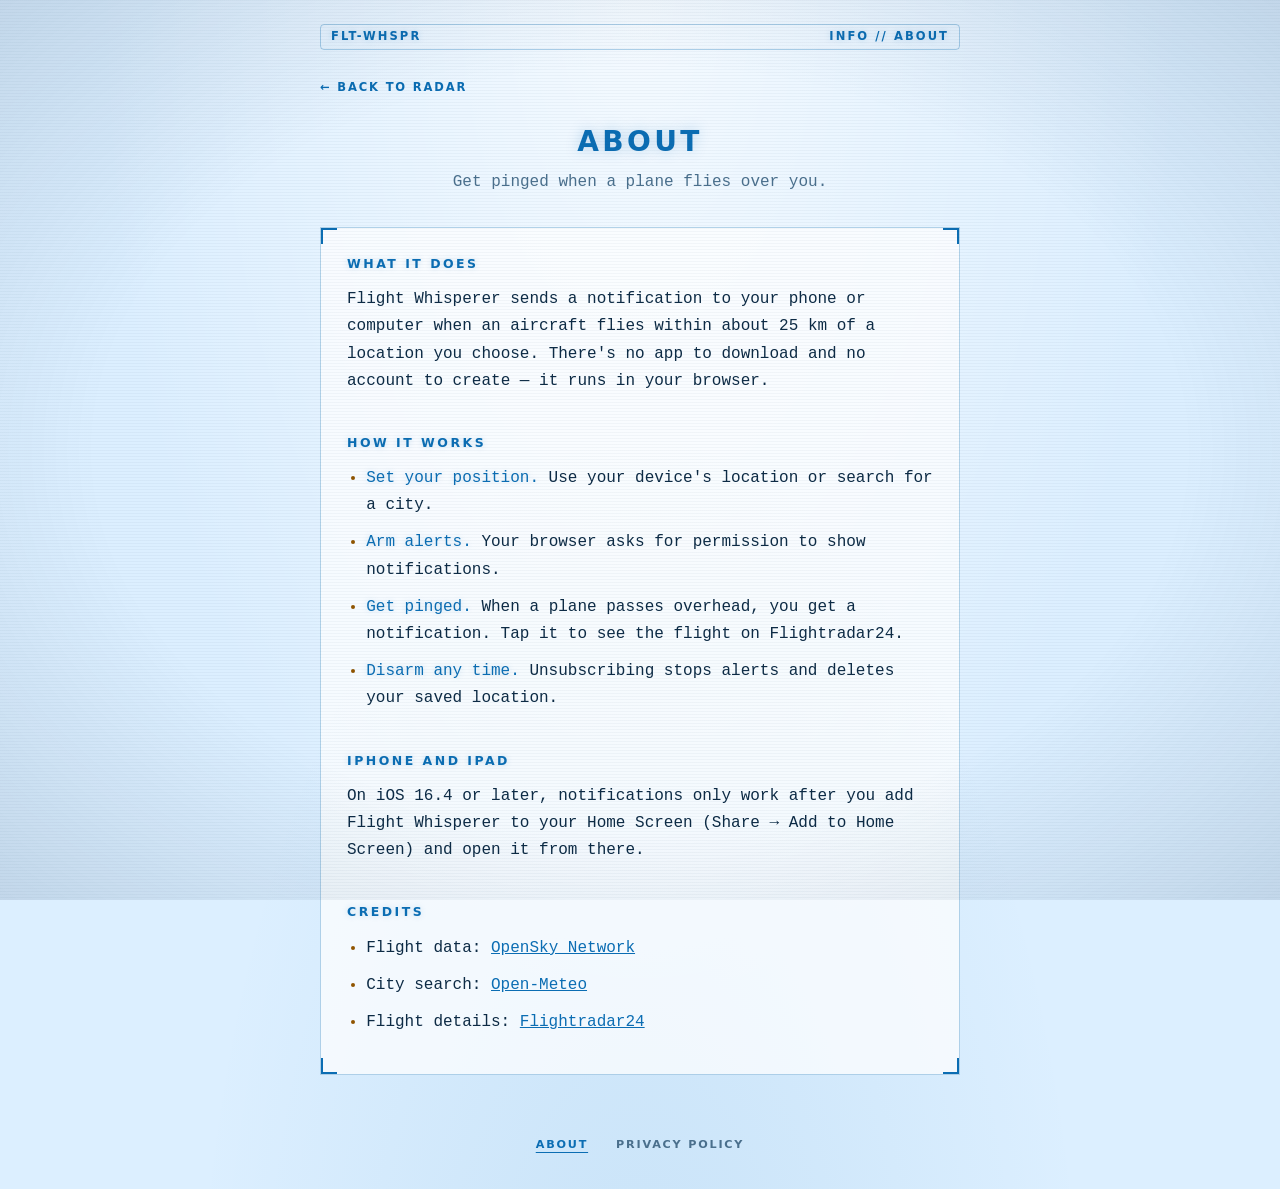
==== about.html @ 0e78458d "Light-blue theme, roomier layout, info pages, modular code - Switch to a light-blue theme with darke" ====
<!doctype html>
<html lang="en">
<head>
  <meta charset="utf-8">
  <meta name="viewport" content="width=device-width, initial-scale=1, viewport-fit=cover">
  <title>About · Flight Whisperer</title>
  <meta name="description" content="What Flight Whisperer is and how it works.">
  <meta name="theme-color" content="#dcefff">
  <link rel="manifest" href="/manifest.webmanifest">
  <link rel="icon" href="/icons/icon.svg" type="image/svg+xml">
  <link rel="apple-touch-icon" href="/icons/apple-touch-icon.png">
  <link rel="preload" href="/fonts/orbitron-latin.woff2" as="font" type="font/woff2" crossorigin>
  <link rel="preload" href="/fonts/share-tech-mono-latin.woff2" as="font" type="font/woff2" crossorigin>
  <link rel="stylesheet" href="/styles/main.css">
  <script type="module" src="/js/components/site-footer.js"></script>
</head>
<body>
  <div class="crt" aria-hidden="true"></div>

  <main class="hud doc">
    <header class="statusbar">
      <span class="callsign">FLT-WHSPR</span>
      <span class="sys">INFO // ABOUT</span>
    </header>

    <a class="back" href="/">← Back to radar</a>

    <div class="title">
      <h1>About</h1>
      <p class="tagline">Get pinged when a plane flies over you.</p>
    </div>

    <section class="panel">
      <h2 class="panel-head">What it does</h2>
      <p>Flight Whisperer sends a notification to your phone or computer when an aircraft flies within
        about 25 km of a location you choose. There's no app to download and no account to create —
        it runs in your browser.</p>

      <h2 class="panel-head">How it works</h2>
      <ul>
        <li><strong>Set your position.</strong> Use your device's location or search for a city.</li>
        <li><strong>Arm alerts.</strong> Your browser asks for permission to show notifications.</li>
        <li><strong>Get pinged.</strong> When a plane passes overhead, you get a notification. Tap it to
          see the flight on Flightradar24.</li>
        <li><strong>Disarm any time.</strong> Unsubscribing stops alerts and deletes your saved location.</li>
      </ul>

      <h2 class="panel-head">iPhone and iPad</h2>
      <p>On iOS 16.4 or later, notifications only work after you add Flight Whisperer to your Home Screen
        (Share → Add to Home Screen) and open it from there.</p>

      <h2 class="panel-head">Credits</h2>
      <ul>
        <li>Flight data: <a href="https://opensky-network.org" target="_blank" rel="noopener">OpenSky Network</a></li>
        <li>City search: <a href="https://open-meteo.com" target="_blank" rel="noopener">Open-Meteo</a></li>
        <li>Flight details: <a href="https://www.flightradar24.com" target="_blank" rel="noopener">Flightradar24</a></li>
      </ul>
    </section>

    <site-footer class="footer"></site-footer>
  </main>
</body>
</html>
---- styles/main.css ----
/* Flight Whisperer — cockpit / radar HUD. Entry stylesheet; order matters. */

@import url("theme.css");
@import url("base.css");
@import url("layout.css");
@import url("components/statusbar.css");
@import url("components/radar.css");
@import url("components/panel.css");
@import url("components/button.css");
@import url("components/location-form.css");
@import url("components/log.css");
@import url("components/footer.css");
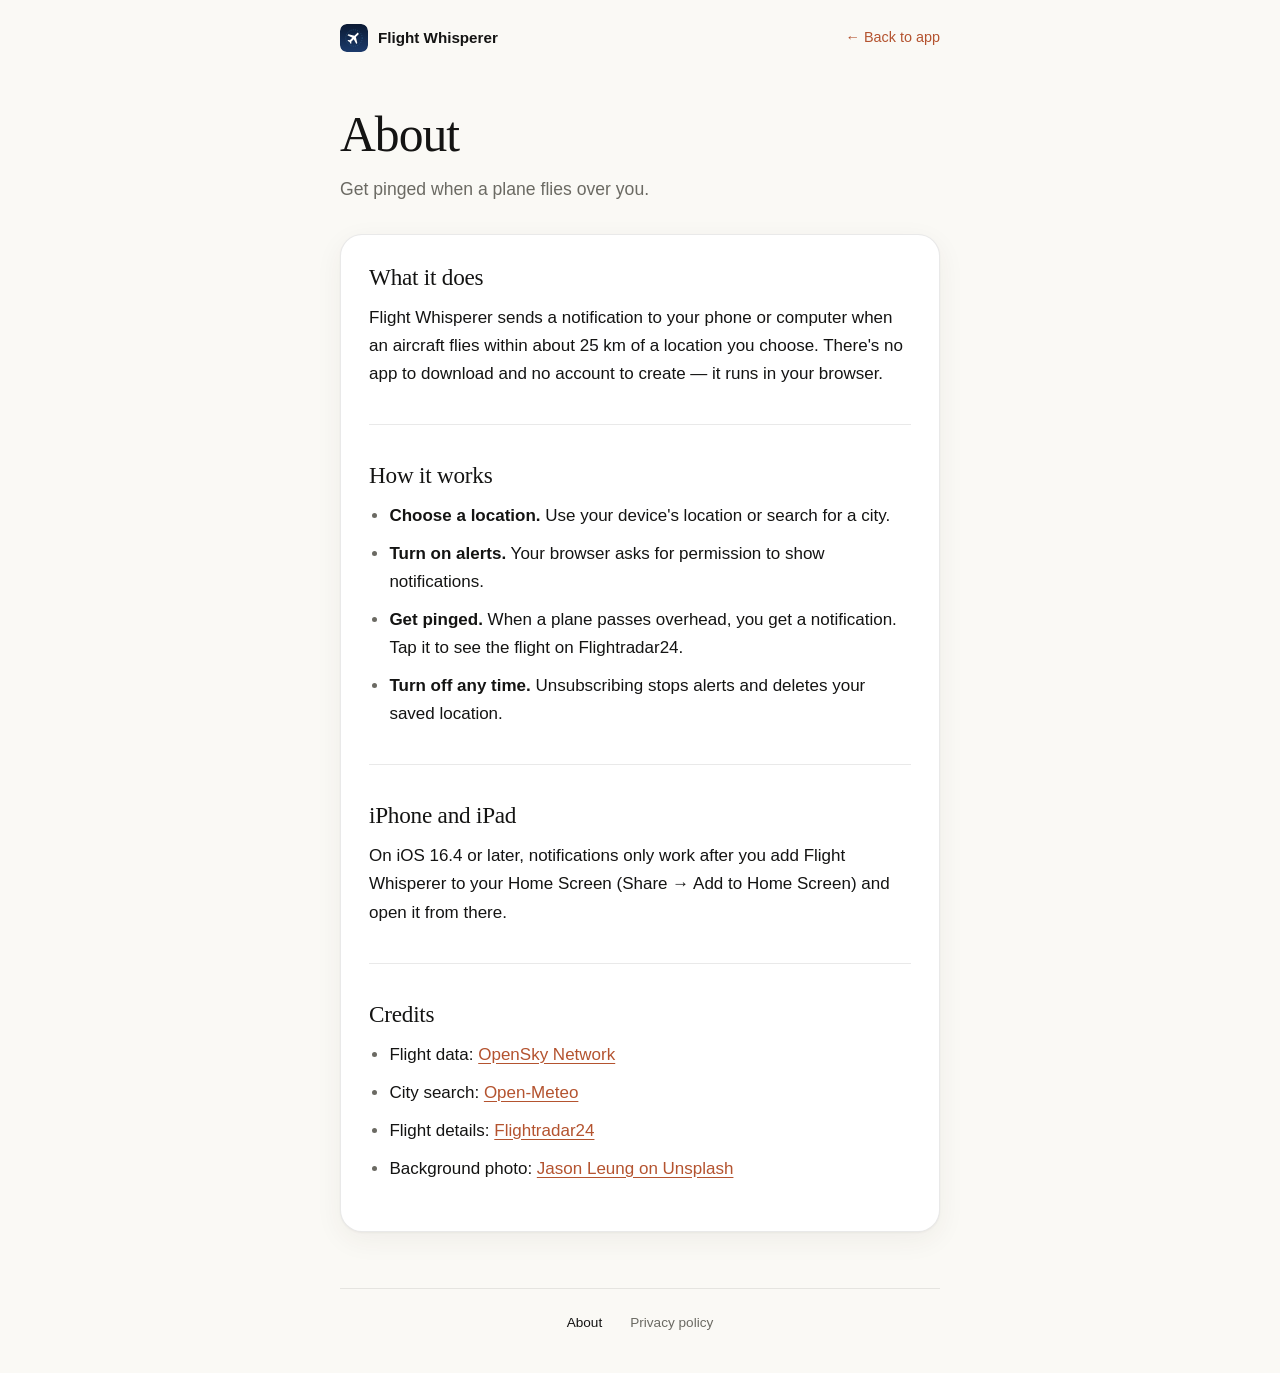
==== commit f92bb8dc: "Redesign with a warm minimal theme and aircraft photo background - Ivory/clay palette with system fo" ====
--- a/about.html
+++ b/about.html
@@ -5,55 +5,51 @@
   <meta name="viewport" content="width=device-width, initial-scale=1, viewport-fit=cover">
   <title>About · Flight Whisperer</title>
   <meta name="description" content="What Flight Whisperer is and how it works.">
-  <meta name="theme-color" content="#dcefff">
+  <meta name="theme-color" content="#faf9f5" media="(prefers-color-scheme: light)">
+  <meta name="theme-color" content="#1f1e1d" media="(prefers-color-scheme: dark)">
   <link rel="manifest" href="/manifest.webmanifest">
   <link rel="icon" href="/icons/icon.svg" type="image/svg+xml">
   <link rel="apple-touch-icon" href="/icons/apple-touch-icon.png">
-  <link rel="preload" href="/fonts/orbitron-latin.woff2" as="font" type="font/woff2" crossorigin>
-  <link rel="preload" href="/fonts/share-tech-mono-latin.woff2" as="font" type="font/woff2" crossorigin>
   <link rel="stylesheet" href="/styles/main.css">
   <script type="module" src="/js/components/site-footer.js"></script>
 </head>
 <body>
-  <div class="crt" aria-hidden="true"></div>
-
-  <main class="hud doc">
-    <header class="statusbar">
-      <span class="callsign">FLT-WHSPR</span>
-      <span class="sys">INFO // ABOUT</span>
+  <main class="page doc">
+    <header class="topbar">
+      <a class="brand" href="/"><img src="/icons/icon.svg" alt="">Flight Whisperer</a>
+      <a class="back" href="/">← Back to app</a>
     </header>
-
-    <a class="back" href="/">← Back to radar</a>
 
     <div class="title">
       <h1>About</h1>
       <p class="tagline">Get pinged when a plane flies over you.</p>
     </div>
 
-    <section class="panel">
-      <h2 class="panel-head">What it does</h2>
+    <section class="card">
+      <h2 class="card-head">What it does</h2>
       <p>Flight Whisperer sends a notification to your phone or computer when an aircraft flies within
         about 25 km of a location you choose. There's no app to download and no account to create —
         it runs in your browser.</p>
 
-      <h2 class="panel-head">How it works</h2>
+      <h2 class="card-head">How it works</h2>
       <ul>
-        <li><strong>Set your position.</strong> Use your device's location or search for a city.</li>
-        <li><strong>Arm alerts.</strong> Your browser asks for permission to show notifications.</li>
+        <li><strong>Choose a location.</strong> Use your device's location or search for a city.</li>
+        <li><strong>Turn on alerts.</strong> Your browser asks for permission to show notifications.</li>
         <li><strong>Get pinged.</strong> When a plane passes overhead, you get a notification. Tap it to
           see the flight on Flightradar24.</li>
-        <li><strong>Disarm any time.</strong> Unsubscribing stops alerts and deletes your saved location.</li>
+        <li><strong>Turn off any time.</strong> Unsubscribing stops alerts and deletes your saved location.</li>
       </ul>
 
-      <h2 class="panel-head">iPhone and iPad</h2>
+      <h2 class="card-head">iPhone and iPad</h2>
       <p>On iOS 16.4 or later, notifications only work after you add Flight Whisperer to your Home Screen
         (Share → Add to Home Screen) and open it from there.</p>
 
-      <h2 class="panel-head">Credits</h2>
+      <h2 class="card-head">Credits</h2>
       <ul>
         <li>Flight data: <a href="https://opensky-network.org" target="_blank" rel="noopener">OpenSky Network</a></li>
         <li>City search: <a href="https://open-meteo.com" target="_blank" rel="noopener">Open-Meteo</a></li>
         <li>Flight details: <a href="https://www.flightradar24.com" target="_blank" rel="noopener">Flightradar24</a></li>
+        <li>Background photo: <a href="https://unsplash.com/photos/airliners-on-airway-20_q1tJBEyI" target="_blank" rel="noopener">Jason Leung on Unsplash</a></li>
       </ul>
     </section>
 
--- a/styles/main.css
+++ b/styles/main.css
@@ -1,11 +1,11 @@
-/* Flight Whisperer — cockpit / radar HUD. Entry stylesheet; order matters. */
+/* Flight Whisperer — warm, minimal theme. Entry stylesheet; order matters. */
 
 @import url("theme.css");
 @import url("base.css");
 @import url("layout.css");
-@import url("components/statusbar.css");
-@import url("components/radar.css");
-@import url("components/panel.css");
+@import url("components/topbar.css");
+@import url("components/backdrop.css");
+@import url("components/card.css");
 @import url("components/button.css");
 @import url("components/location-form.css");
 @import url("components/log.css");
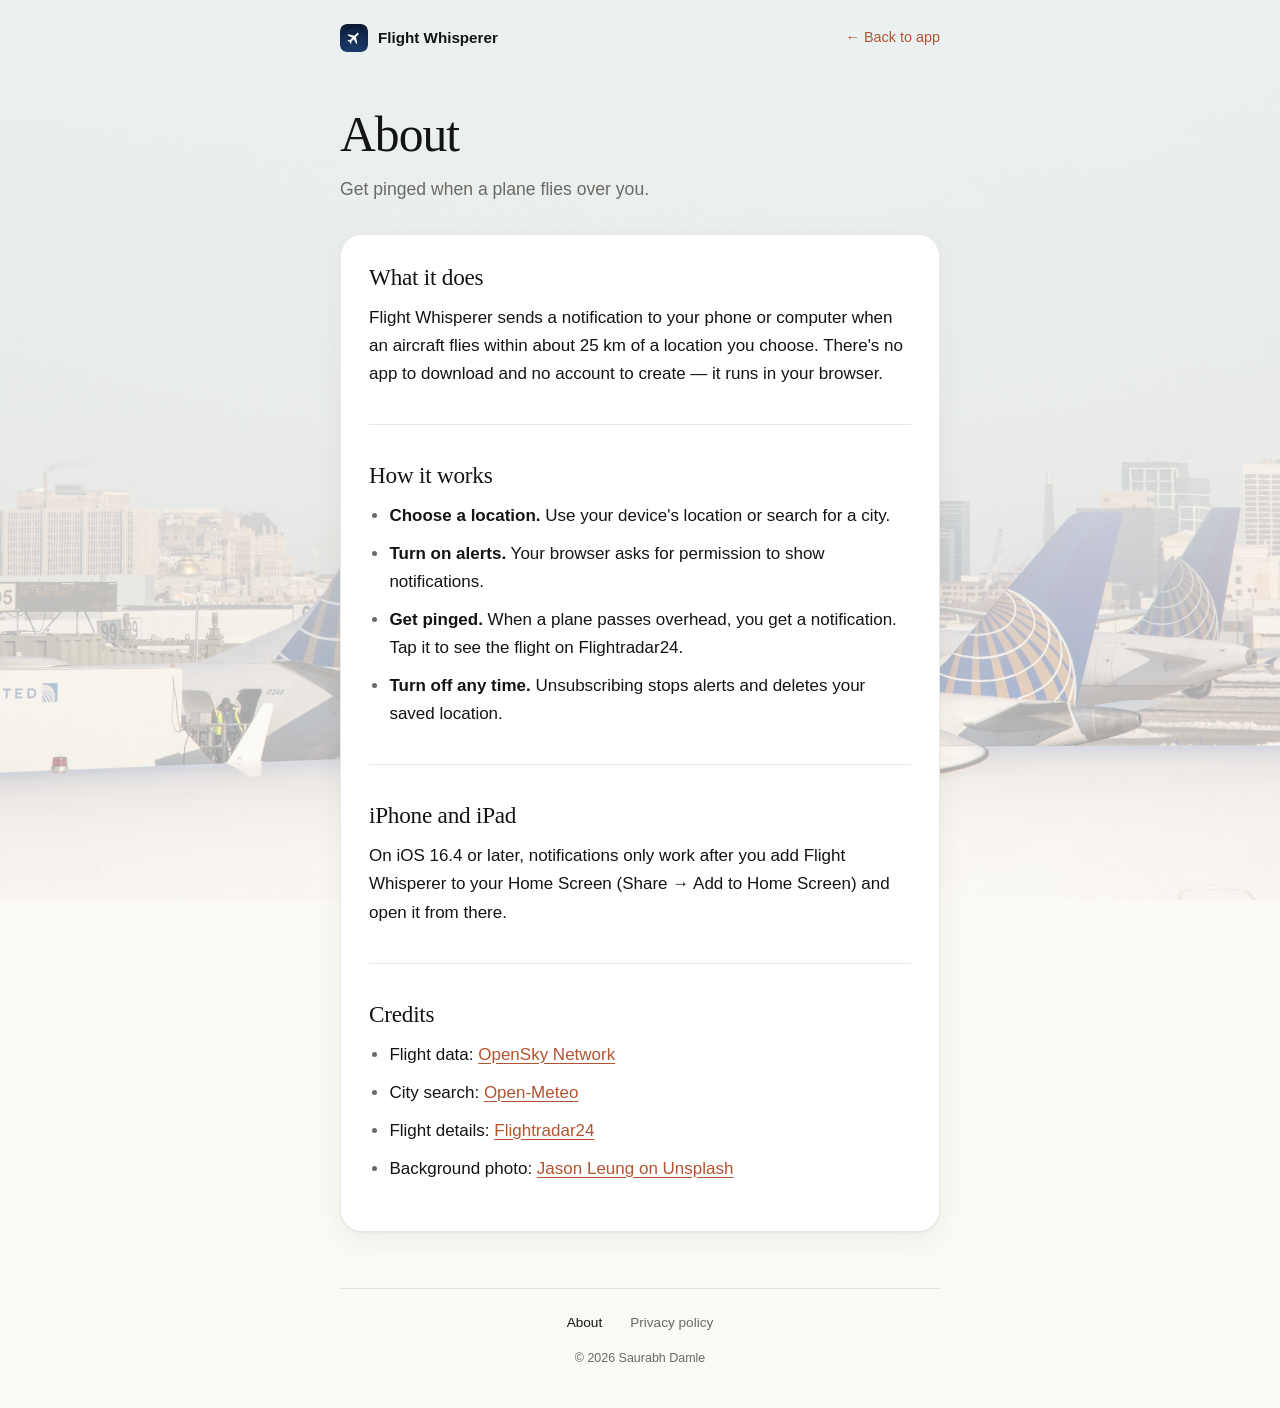
==== commit f9f105fd: "Add themed 404 page, footer copyright, and photo on info pages - 404.html with aviation wording, ser" ====
--- a/about.html
+++ b/about.html
@@ -13,7 +13,7 @@
   <link rel="stylesheet" href="/styles/main.css">
   <script type="module" src="/js/components/site-footer.js"></script>
 </head>
-<body>
+<body class="backdrop backdrop-even">
   <main class="page doc">
     <header class="topbar">
       <a class="brand" href="/"><img src="/icons/icon.svg" alt="">Flight Whisperer</a>
